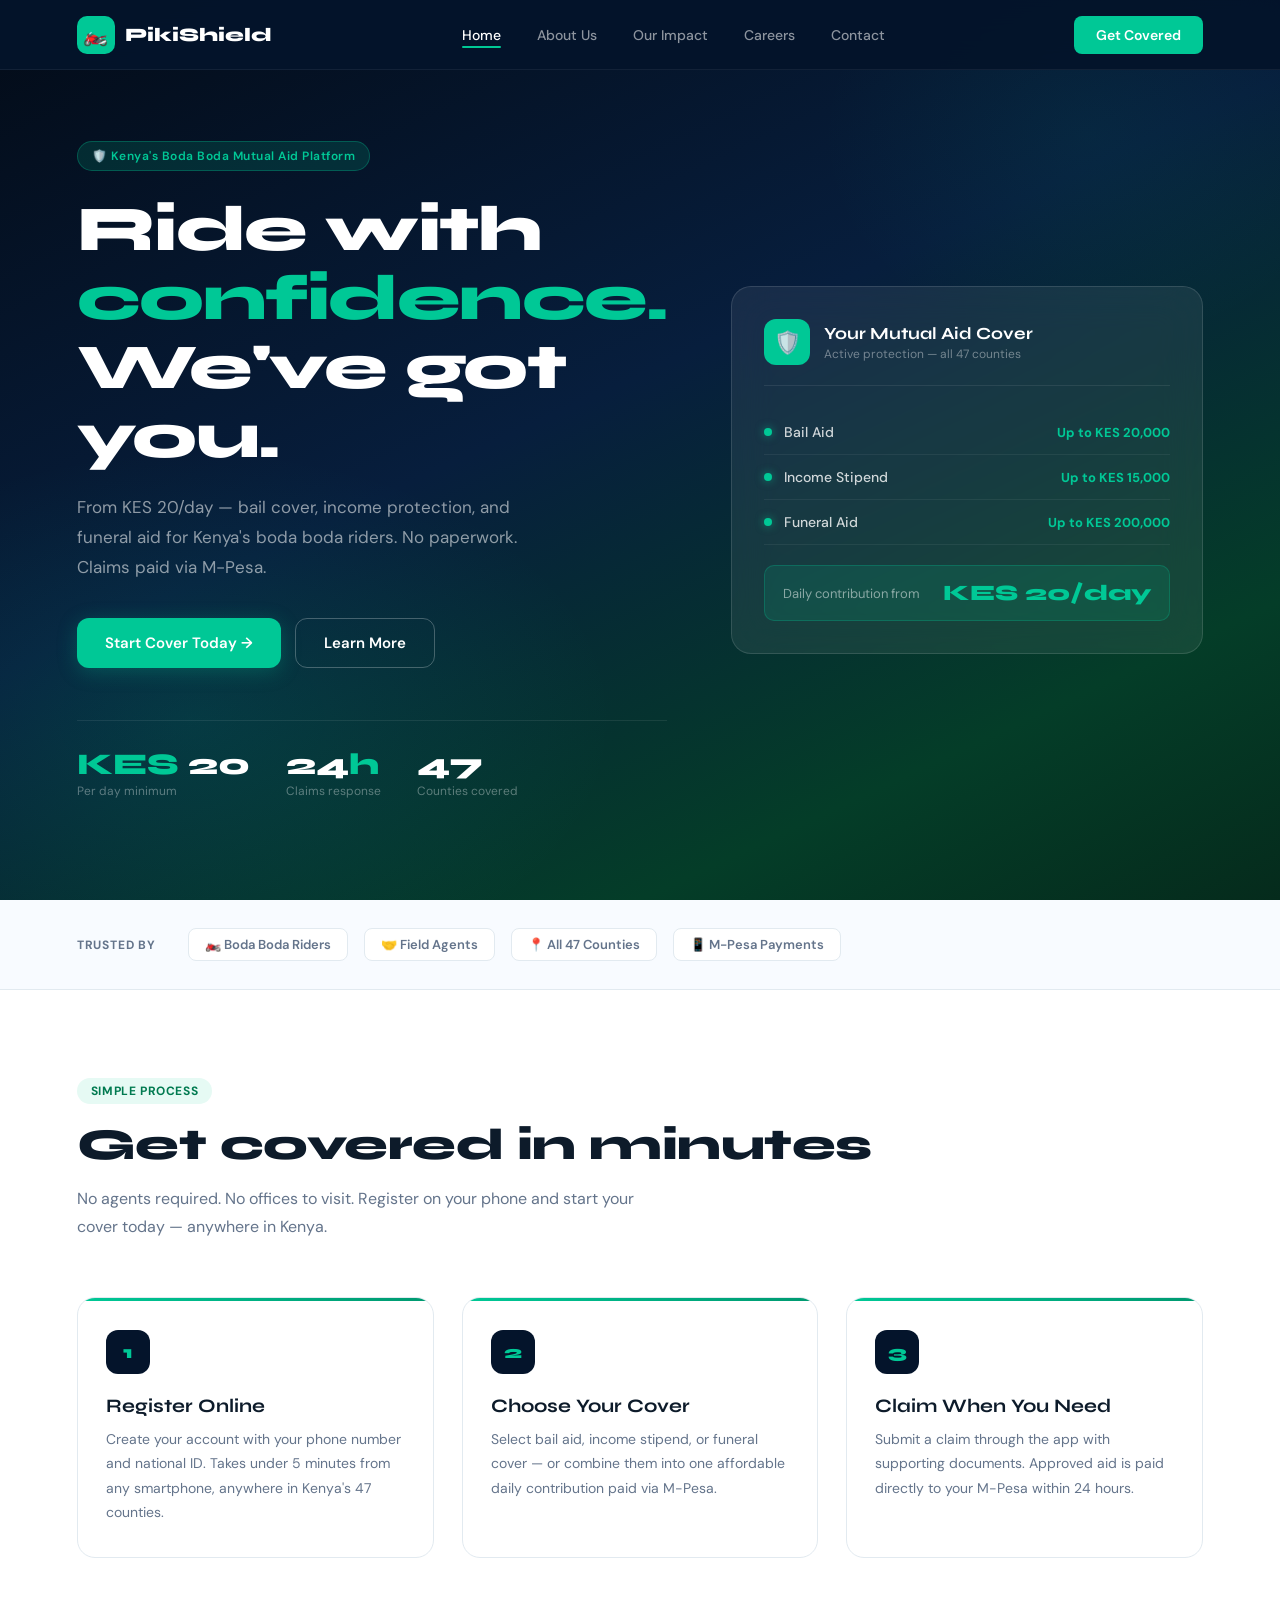
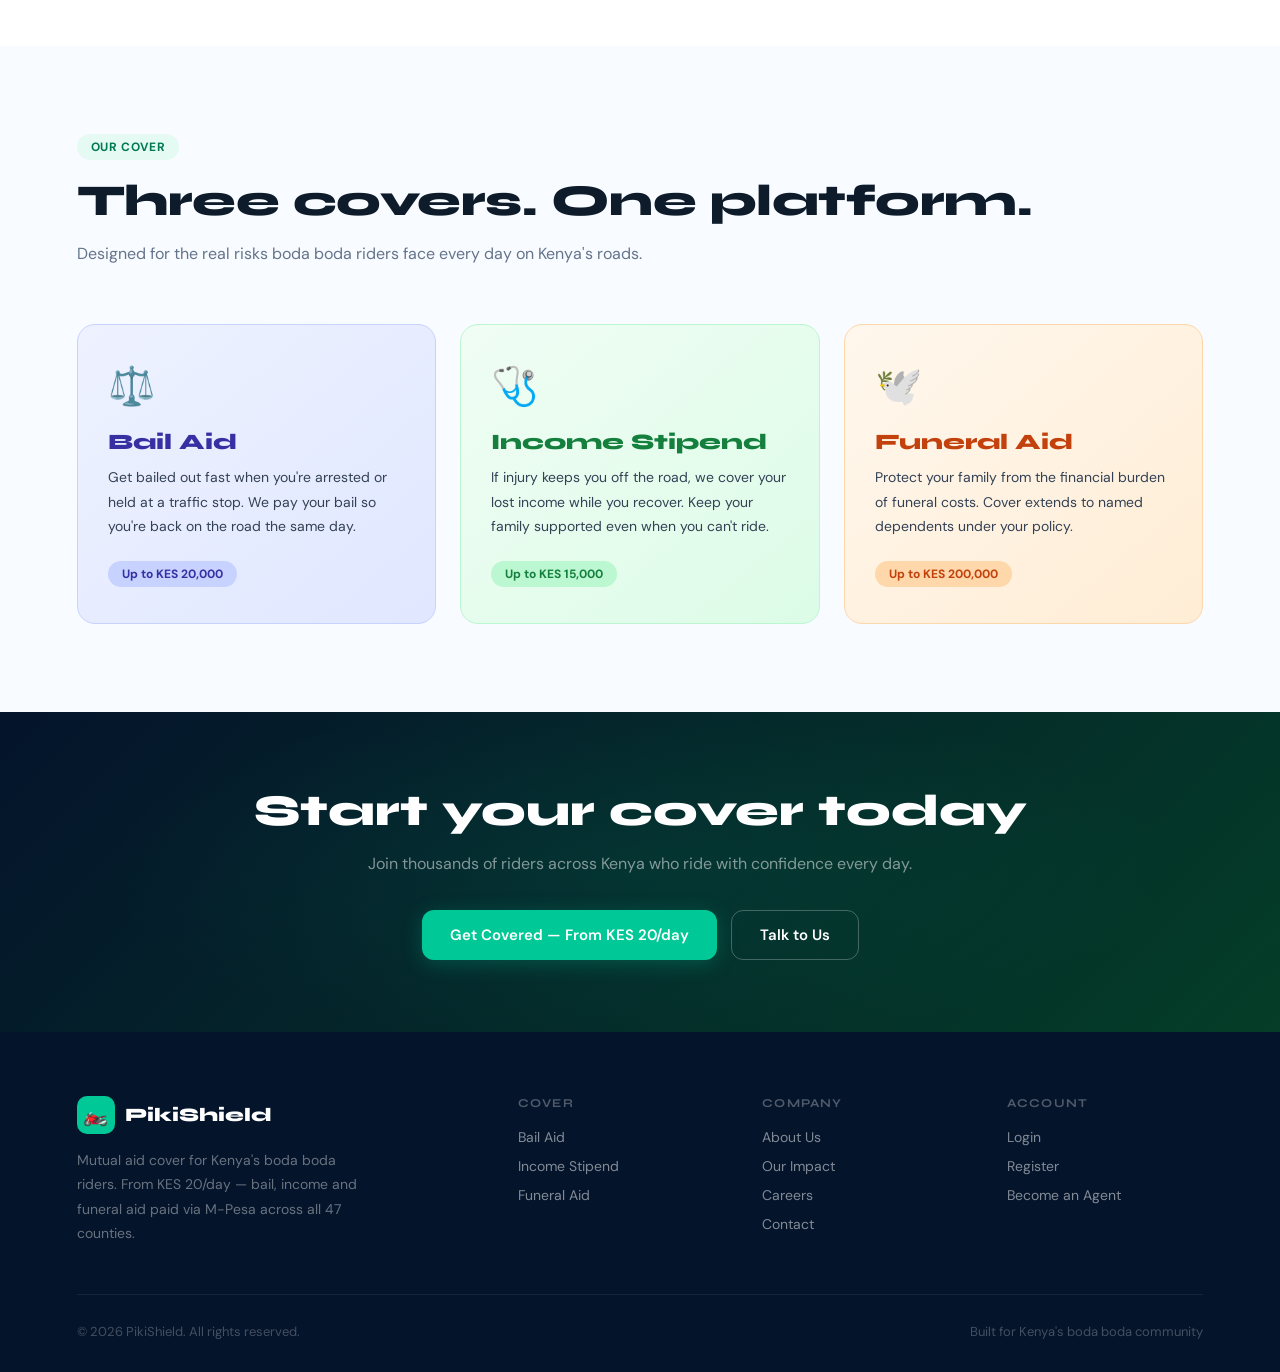
==== index.html @ 439491b2 "initial pikishield website" ====
<!DOCTYPE html>
<html lang="en">
<head>
<meta charset="UTF-8"/>
<meta name="viewport" content="width=device-width, initial-scale=1.0"/>
<title>PikiShield — Mutual Aid Cover for Boda Boda Riders</title>
<meta name="description" content="PikiShield provides mutual aid cover for Kenya's boda boda riders. Bail, income and funeral protection from KES 20/day. Claims paid via M-Pesa."/>
<link rel="stylesheet" href="style.css"/>
<style>
/* ── HERO ── */
.hero {
  min-height: 100vh;
  background: linear-gradient(155deg, #030B17 0%, #071E3D 45%, #043D28 80%, #052B1C 100%);
  display: flex; align-items: center;
  padding: 120px 6% 80px;
  position: relative; overflow: hidden;
}
.hero::before {
  content: ''; position: absolute; inset: 0; pointer-events: none;
  background:
    radial-gradient(ellipse 55% 50% at 15% 80%, rgba(0,200,150,.12) 0%, transparent 60%),
    radial-gradient(ellipse 35% 40% at 85% 15%, rgba(0,200,150,.06) 0%, transparent 60%);
}
.hero-inner { max-width: 1180px; margin: 0 auto; width: 100%; display: grid; grid-template-columns: 1fr 1fr; gap: 64px; align-items: center; position: relative; }
.hero-badge { display: inline-flex; align-items: center; gap: 8px; background: rgba(0,200,150,.15); border: 1px solid rgba(0,200,150,.3); color: var(--green); padding: 6px 14px; border-radius: 20px; font-size: 12px; font-weight: 600; letter-spacing: 0.5px; margin-bottom: 24px; }
.hero h1 { font-size: clamp(38px, 5.5vw, 64px); font-weight: 800; color: white; line-height: 1.08; margin-bottom: 22px; letter-spacing: -1.5px; }
.hero h1 span { color: var(--green); }
.hero-sub { font-size: 17px; color: rgba(255,255,255,.55); line-height: 1.75; margin-bottom: 36px; max-width: 460px; }
.hero-actions { display: flex; gap: 14px; flex-wrap: wrap; margin-bottom: 52px; }
.hero-stats { display: flex; gap: 36px; padding-top: 28px; border-top: 1px solid rgba(255,255,255,.08); }
.hero-stat-val { font-family: 'Syne', sans-serif; font-size: 30px; font-weight: 800; color: white; line-height: 1; }
.hero-stat-val span { color: var(--green); }
.hero-stat-label { font-size: 12px; color: rgba(255,255,255,.35); margin-top: 4px; }

/* Hero card */
.hero-card { background: rgba(255,255,255,.07); border: 1px solid rgba(255,255,255,.12); backdrop-filter: blur(20px); border-radius: 20px; padding: 32px; }
.hero-card-top { display: flex; align-items: center; gap: 14px; margin-bottom: 24px; padding-bottom: 20px; border-bottom: 1px solid rgba(255,255,255,.08); }
.hero-card-icon { width: 46px; height: 46px; background: var(--green); border-radius: 12px; display: flex; align-items: center; justify-content: center; font-size: 22px; }
.hero-card-title { font-family: 'Syne', sans-serif; font-size: 17px; font-weight: 700; color: white; }
.hero-card-sub { font-size: 12px; color: rgba(255,255,255,.4); margin-top: 2px; }
.cover-row { display: flex; align-items: center; gap: 12px; padding: 13px 0; border-bottom: 1px solid rgba(255,255,255,.06); }
.cover-row:last-of-type { border-bottom: none; }
.cover-dot { width: 8px; height: 8px; border-radius: 50%; background: var(--green); flex-shrink: 0; box-shadow: 0 0 8px rgba(0,200,150,.6); }
.cover-name { flex: 1; font-size: 14px; color: rgba(255,255,255,.8); font-weight: 500; }
.cover-limit { font-size: 13px; color: var(--green); font-weight: 700; }
.hero-price { margin-top: 20px; background: rgba(0,200,150,.12); border: 1px solid rgba(0,200,150,.25); border-radius: 10px; padding: 14px 18px; display: flex; justify-content: space-between; align-items: center; }
.hero-price-label { font-size: 13px; color: rgba(255,255,255,.5); }
.hero-price-val { font-family: 'Syne', sans-serif; font-size: 22px; font-weight: 800; color: var(--green); }

/* ── PARTNERS / TRUST BAR ── */
.trust-bar { background: var(--bg); padding: 28px 6%; border-bottom: 1px solid var(--border); }
.trust-bar-inner { max-width: 1180px; margin: 0 auto; display: flex; align-items: center; gap: 32px; flex-wrap: wrap; }
.trust-label { font-size: 12px; font-weight: 700; color: var(--muted); text-transform: uppercase; letter-spacing: 0.8px; white-space: nowrap; }
.trust-badges { display: flex; gap: 16px; flex-wrap: wrap; }
.trust-badge { background: white; border: 1.5px solid var(--border); border-radius: 8px; padding: 7px 16px; font-size: 13px; font-weight: 600; color: var(--muted); }

/* ── HOW IT WORKS ── */
.how-grid { display: grid; grid-template-columns: repeat(3, 1fr); gap: 28px; margin-top: 56px; }
.how-card { background: white; border: 1.5px solid var(--border); border-radius: var(--r-lg); padding: 32px 28px; transition: all .25s; position: relative; overflow: hidden; }
.how-card::before { content: ''; position: absolute; top: 0; left: 0; right: 0; height: 3px; background: linear-gradient(90deg, var(--green), var(--green-dark)); border-radius: var(--r-lg) var(--r-lg) 0 0; }
.how-card:hover { box-shadow: 0 8px 32px rgba(0,0,0,.07); transform: translateY(-3px); }
.how-num { width: 44px; height: 44px; background: var(--navy); color: var(--green); border-radius: 12px; display: flex; align-items: center; justify-content: center; font-family: 'Syne', sans-serif; font-weight: 800; font-size: 18px; margin-bottom: 20px; }
.how-card h3 { font-size: 19px; font-weight: 700; margin-bottom: 10px; }
.how-card p { font-size: 14px; color: var(--muted); line-height: 1.75; }

/* ── COVER TYPES ── */
.covers-section { background: var(--bg); }
.covers-grid { display: grid; grid-template-columns: repeat(3, 1fr); gap: 24px; margin-top: 56px; }
.cover-card { border-radius: var(--r-lg); padding: 36px 30px; transition: transform .25s, box-shadow .25s; }
.cover-card:hover { transform: translateY(-4px); box-shadow: 0 12px 40px rgba(0,0,0,.1); }
.cover-card.bail { background: linear-gradient(140deg, #EEF2FF 0%, #E0E7FF 100%); border: 1.5px solid #C7D2FE; }
.cover-card.income { background: linear-gradient(140deg, #F0FDF4 0%, #DCFCE7 100%); border: 1.5px solid #BBF7D0; }
.cover-card.funeral { background: linear-gradient(140deg, #FFF7ED 0%, #FFEDD5 100%); border: 1.5px solid #FED7AA; }
.cover-icon { font-size: 38px; margin-bottom: 18px; }
.cover-card h3 { font-size: 22px; font-weight: 800; margin-bottom: 10px; }
.bail h3 { color: #3730A3; }
.income h3 { color: #15803D; }
.funeral h3 { color: #C2410C; }
.cover-card p { font-size: 14px; line-height: 1.75; color: #334155; margin-bottom: 22px; }
.cover-pill { display: inline-block; font-size: 12px; font-weight: 700; padding: 5px 14px; border-radius: 20px; }
.bail .cover-pill { background: #C7D2FE; color: #3730A3; }
.income .cover-pill { background: #BBF7D0; color: #15803D; }
.funeral .cover-pill { background: #FED7AA; color: #C2410C; }

/* ── CTA BAND ── */
.cta-band { background: linear-gradient(135deg, var(--navy) 0%, #043D28 100%); padding: 72px 6%; text-align: center; position: relative; overflow: hidden; }
.cta-band::before { content: ''; position: absolute; inset: 0; background: radial-gradient(ellipse 60% 80% at 50% 50%, rgba(0,200,150,.08) 0%, transparent 70%); }
.cta-band h2 { font-size: clamp(28px, 4vw, 44px); font-weight: 800; color: white; margin-bottom: 16px; position: relative; }
.cta-band p { font-size: 16px; color: rgba(255,255,255,.5); margin-bottom: 36px; position: relative; }
.cta-actions { display: flex; gap: 14px; justify-content: center; flex-wrap: wrap; position: relative; }

@media (max-width: 960px) {
  .hero-inner { grid-template-columns: 1fr; gap: 40px; }
  .hero-card { display: none; }
  .how-grid, .covers-grid { grid-template-columns: 1fr; }
  .hero-stats { gap: 24px; }
}
@media (max-width: 600px) {
  .hero { padding: 100px 5% 60px; }
  .hero-actions { flex-direction: column; }
  .hero-stats { flex-wrap: wrap; gap: 20px; }
}
</style>
</head>
<body>

<nav>
  <a href="index.html" class="nav-logo">
    <div class="nav-logo-icon">🏍️</div>
    <span class="nav-logo-text">PikiShield</span>
  </a>
  <div class="nav-links">
    <a href="index.html" class="active">Home</a>
    <a href="about.html">About Us</a>
    <a href="impact.html">Our Impact</a>
    <a href="careers.html">Careers</a>
    <a href="contact.html">Contact</a>
  </div>
  <a href="https://pikishield-eta.vercel.app" class="nav-cta" target="_blank">Get Covered</a>
  <button class="hamburger" onclick="toggleMenu()">☰</button>
</nav>
<div class="mobile-menu" id="mobileMenu">
  <a href="index.html">Home</a>
  <a href="about.html">About Us</a>
  <a href="impact.html">Our Impact</a>
  <a href="careers.html">Careers</a>
  <a href="contact.html">Contact</a>
  <a href="https://pikishield-eta.vercel.app" target="_blank" style="color:var(--green);font-weight:700;">Get Covered →</a>
</div>

<!-- HERO -->
<section class="hero">
  <div class="hero-inner">
    <div>
      <div class="hero-badge">🛡️ Kenya's Boda Boda Mutual Aid Platform</div>
      <h1>Ride with<br/><span>confidence.</span><br/>We've got you.</h1>
      <p class="hero-sub">From KES 20/day — bail cover, income protection, and funeral aid for Kenya's boda boda riders. No paperwork. Claims paid via M-Pesa.</p>
      <div class="hero-actions">
        <a href="https://pikishield-eta.vercel.app/register" class="btn-primary" target="_blank">Start Cover Today →</a>
        <a href="about.html" class="btn-outline">Learn More</a>
      </div>
      <div class="hero-stats">
        <div>
          <div class="hero-stat-val"><span>KES</span> 20</div>
          <div class="hero-stat-label">Per day minimum</div>
        </div>
        <div>
          <div class="hero-stat-val">24<span>h</span></div>
          <div class="hero-stat-label">Claims response</div>
        </div>
        <div>
          <div class="hero-stat-val">47</div>
          <div class="hero-stat-label">Counties covered</div>
        </div>
      </div>
    </div>
    <div>
      <div class="hero-card">
        <div class="hero-card-top">
          <div class="hero-card-icon">🛡️</div>
          <div>
            <div class="hero-card-title">Your Mutual Aid Cover</div>
            <div class="hero-card-sub">Active protection — all 47 counties</div>
          </div>
        </div>
        <div class="cover-row">
          <div class="cover-dot"></div>
          <span class="cover-name">Bail Aid</span>
          <span class="cover-limit">Up to KES 20,000</span>
        </div>
        <div class="cover-row">
          <div class="cover-dot"></div>
          <span class="cover-name">Income Stipend</span>
          <span class="cover-limit">Up to KES 15,000</span>
        </div>
        <div class="cover-row">
          <div class="cover-dot"></div>
          <span class="cover-name">Funeral Aid</span>
          <span class="cover-limit">Up to KES 200,000</span>
        </div>
        <div class="hero-price">
          <span class="hero-price-label">Daily contribution from</span>
          <span class="hero-price-val">KES 20/day</span>
        </div>
      </div>
    </div>
  </div>
</section>

<!-- TRUST BAR -->
<div class="trust-bar">
  <div class="trust-bar-inner">
    <span class="trust-label">Trusted by</span>
    <div class="trust-badges">
      <span class="trust-badge">🏍️ Boda Boda Riders</span>
      <span class="trust-badge">🤝 Field Agents</span>
      <span class="trust-badge">📍 All 47 Counties</span>
      <span class="trust-badge">📱 M-Pesa Payments</span>
    </div>
  </div>
</div>

<!-- HOW IT WORKS -->
<section class="section">
  <div class="section-inner">
    <div class="section-badge">Simple Process</div>
    <h2 class="section-title">Get covered in minutes</h2>
    <p class="section-sub">No agents required. No offices to visit. Register on your phone and start your cover today — anywhere in Kenya.</p>
    <div class="how-grid">
      <div class="how-card reveal">
        <div class="how-num">1</div>
        <h3>Register Online</h3>
        <p>Create your account with your phone number and national ID. Takes under 5 minutes from any smartphone, anywhere in Kenya's 47 counties.</p>
      </div>
      <div class="how-card reveal">
        <div class="how-num">2</div>
        <h3>Choose Your Cover</h3>
        <p>Select bail aid, income stipend, or funeral cover — or combine them into one affordable daily contribution paid via M-Pesa.</p>
      </div>
      <div class="how-card reveal">
        <div class="how-num">3</div>
        <h3>Claim When You Need</h3>
        <p>Submit a claim through the app with supporting documents. Approved aid is paid directly to your M-Pesa within 24 hours.</p>
      </div>
    </div>
  </div>
</section>

<!-- COVER TYPES -->
<section class="section covers-section">
  <div class="section-inner">
    <div class="section-badge">Our Cover</div>
    <h2 class="section-title">Three covers. One platform.</h2>
    <p class="section-sub">Designed for the real risks boda boda riders face every day on Kenya's roads.</p>
    <div class="covers-grid">
      <div class="cover-card bail reveal">
        <div class="cover-icon">⚖️</div>
        <h3>Bail Aid</h3>
        <p>Get bailed out fast when you're arrested or held at a traffic stop. We pay your bail so you're back on the road the same day.</p>
        <span class="cover-pill">Up to KES 20,000</span>
      </div>
      <div class="cover-card income reveal">
        <div class="cover-icon">🩺</div>
        <h3>Income Stipend</h3>
        <p>If injury keeps you off the road, we cover your lost income while you recover. Keep your family supported even when you can't ride.</p>
        <span class="cover-pill">Up to KES 15,000</span>
      </div>
      <div class="cover-card funeral reveal">
        <div class="cover-icon">🕊️</div>
        <h3>Funeral Aid</h3>
        <p>Protect your family from the financial burden of funeral costs. Cover extends to named dependents under your policy.</p>
        <span class="cover-pill">Up to KES 200,000</span>
      </div>
    </div>
  </div>
</section>

<!-- CTA BAND -->
<section class="cta-band">
  <h2>Start your cover today</h2>
  <p>Join thousands of riders across Kenya who ride with confidence every day.</p>
  <div class="cta-actions">
    <a href="https://pikishield-eta.vercel.app/register" class="btn-primary" target="_blank">Get Covered — From KES 20/day</a>
    <a href="contact.html" class="btn-outline">Talk to Us</a>
  </div>
</section>

<!-- FOOTER -->
<footer>
  <div class="footer-inner">
    <div class="footer-grid">
      <div>
        <a href="index.html" class="nav-logo">
          <div class="nav-logo-icon">🏍️</div>
          <span class="nav-logo-text">PikiShield</span>
        </a>
        <p class="footer-brand-desc">Mutual aid cover for Kenya's boda boda riders. From KES 20/day — bail, income and funeral aid paid via M-Pesa across all 47 counties.</p>
      </div>
      <div class="footer-col">
        <h4>Cover</h4>
        <a href="index.html#cover">Bail Aid</a>
        <a href="index.html#cover">Income Stipend</a>
        <a href="index.html#cover">Funeral Aid</a>
      </div>
      <div class="footer-col">
        <h4>Company</h4>
        <a href="about.html">About Us</a>
        <a href="impact.html">Our Impact</a>
        <a href="careers.html">Careers</a>
        <a href="contact.html">Contact</a>
      </div>
      <div class="footer-col">
        <h4>Account</h4>
        <a href="https://pikishield-eta.vercel.app" target="_blank">Login</a>
        <a href="https://pikishield-eta.vercel.app/register" target="_blank">Register</a>
        <a href="contact.html">Become an Agent</a>
      </div>
    </div>
    <div class="footer-bottom">
      <p>© 2026 PikiShield. All rights reserved.</p>
      <p>Built for Kenya's boda boda community</p>
    </div>
  </div>
</footer>

<script>
function toggleMenu() {
  document.getElementById('mobileMenu').classList.toggle('open');
}
// Reveal on scroll
const observer = new IntersectionObserver(entries => {
  entries.forEach(e => { if (e.isIntersecting) e.target.classList.add('visible'); });
}, { threshold: 0.12 });
document.querySelectorAll('.reveal').forEach(el => observer.observe(el));
</script>
</body>
</html>
---- style.css ----
@import url('https://fonts.googleapis.com/css2?family=Syne:wght@400;600;700;800&family=DM+Sans:ital,wght@0,300;0,400;0,500;0,600;1,400&display=swap');

:root {
  --green: #00C896;
  --green-dark: #009970;
  --green-deep: #007A50;
  --green-light: #E6FAF4;
  --navy: #04142B;
  --navy-2: #071E3D;
  --text: #0D1B2A;
  --muted: #64748B;
  --border: #E2EAF0;
  --bg: #F8FBFF;
  --white: #FFFFFF;
  --amber: #F59E0B;
  --r: 12px;
  --r-lg: 18px;
}

*, *::before, *::after { box-sizing: border-box; margin: 0; padding: 0; }
html { scroll-behavior: smooth; }
body { font-family: 'DM Sans', sans-serif; color: var(--text); background: var(--white); overflow-x: hidden; -webkit-font-smoothing: antialiased; }
h1, h2, h3, h4 { font-family: 'Syne', sans-serif; }
img { max-width: 100%; }
a { text-decoration: none; }

/* ── NAV ── */
nav {
  position: fixed; top: 0; left: 0; right: 0; z-index: 1000;
  display: flex; align-items: center; justify-content: space-between;
  padding: 0 6%; height: 70px;
  background: rgba(4,20,43,0.97);
  backdrop-filter: blur(16px);
  border-bottom: 1px solid rgba(255,255,255,0.06);
  transition: all .3s;
}
.nav-logo { display: flex; align-items: center; gap: 10px; }
.nav-logo-icon { width: 38px; height: 38px; border-radius: 10px; background: var(--green); display: flex; align-items: center; justify-content: center; font-size: 20px; }
.nav-logo-text { font-family: 'Syne', sans-serif; font-weight: 800; font-size: 19px; color: white; }
.nav-links { display: flex; align-items: center; gap: 36px; }
.nav-links a { color: rgba(255,255,255,0.55); font-size: 14px; font-weight: 500; transition: color .2s; position: relative; }
.nav-links a:hover, .nav-links a.active { color: white; }
.nav-links a.active::after { content: ''; position: absolute; bottom: -4px; left: 0; right: 0; height: 2px; background: var(--green); border-radius: 2px; }
.nav-cta { background: var(--green); color: white; border: none; padding: 10px 22px; border-radius: 8px; font-size: 14px; font-weight: 600; cursor: pointer; transition: background .2s; }
.nav-cta:hover { background: var(--green-dark); }
.hamburger { display: none; background: none; border: none; cursor: pointer; color: white; font-size: 24px; padding: 4px; }
.mobile-menu { display: none; position: fixed; top: 70px; left: 0; right: 0; background: rgba(4,20,43,0.99); padding: 20px 6%; border-bottom: 1px solid rgba(255,255,255,.08); z-index: 999; }
.mobile-menu.open { display: flex; flex-direction: column; gap: 18px; }
.mobile-menu a { color: rgba(255,255,255,.7); font-size: 16px; font-weight: 500; padding: 8px 0; border-bottom: 1px solid rgba(255,255,255,.07); }

/* ── BUTTONS ── */
.btn-primary { display: inline-flex; align-items: center; gap: 8px; background: var(--green); color: white; border: none; padding: 14px 28px; border-radius: var(--r); font-size: 15px; font-weight: 600; cursor: pointer; transition: all .2s; box-shadow: 0 4px 20px rgba(0,200,150,.25); font-family: 'DM Sans', sans-serif; }
.btn-primary:hover { background: var(--green-dark); transform: translateY(-1px); box-shadow: 0 8px 28px rgba(0,200,150,.35); }
.btn-outline { display: inline-flex; align-items: center; gap: 8px; background: transparent; color: white; border: 1.5px solid rgba(255,255,255,.25); padding: 14px 28px; border-radius: var(--r); font-size: 15px; font-weight: 600; cursor: pointer; transition: all .2s; font-family: 'DM Sans', sans-serif; }
.btn-outline:hover { border-color: white; background: rgba(255,255,255,.06); }
.btn-dark { display: inline-flex; align-items: center; gap: 8px; background: var(--navy); color: white; border: none; padding: 14px 28px; border-radius: var(--r); font-size: 15px; font-weight: 600; cursor: pointer; transition: all .2s; font-family: 'DM Sans', sans-serif; }
.btn-dark:hover { background: var(--navy-2); }

/* ── SECTION HELPERS ── */
.section { padding: 88px 6%; }
.section-inner { max-width: 1180px; margin: 0 auto; }
.section-badge { display: inline-block; background: var(--green-light); color: var(--green-deep); padding: 5px 14px; border-radius: 20px; font-size: 12px; font-weight: 700; letter-spacing: 0.6px; margin-bottom: 16px; text-transform: uppercase; }
.section-badge.light { background: rgba(0,200,150,.15); color: var(--green); }
.section-title { font-size: clamp(28px, 4vw, 44px); font-weight: 800; color: var(--text); margin-bottom: 14px; letter-spacing: -0.5px; line-height: 1.15; }
.section-title.white { color: white; }
.section-sub { font-size: 16px; color: var(--muted); line-height: 1.75; max-width: 580px; }
.section-sub.white { color: rgba(255,255,255,.55); }
.text-center { text-align: center; }
.text-center .section-sub { margin: 0 auto; }

/* ── DARK SECTION ── */
.dark-section { background: var(--navy); }

/* ── FOOTER ── */
footer { background: var(--navy); padding: 64px 6% 32px; }
.footer-inner { max-width: 1180px; margin: 0 auto; }
.footer-grid { display: grid; grid-template-columns: 2fr 1fr 1fr 1fr; gap: 48px; padding-bottom: 48px; border-bottom: 1px solid rgba(255,255,255,.07); }
.footer-brand-desc { font-size: 14px; color: rgba(255,255,255,.4); line-height: 1.75; margin-top: 14px; max-width: 280px; }
.footer-col h4 { font-family: 'Syne', sans-serif; font-size: 12px; font-weight: 700; color: rgba(255,255,255,.3); text-transform: uppercase; letter-spacing: 1.2px; margin-bottom: 18px; }
.footer-col a { display: block; font-size: 14px; color: rgba(255,255,255,.5); margin-bottom: 11px; transition: color .2s; }
.footer-col a:hover { color: var(--green); }
.footer-bottom { display: flex; justify-content: space-between; align-items: center; padding-top: 28px; }
.footer-bottom p { font-size: 13px; color: rgba(255,255,255,.25); }

/* ── FORMS ── */
.form-group { margin-bottom: 20px; }
.form-group label { display: block; font-size: 13px; font-weight: 600; color: var(--text); margin-bottom: 7px; }
.form-group input, .form-group select, .form-group textarea { width: 100%; padding: 13px 15px; border: 1.5px solid var(--border); border-radius: var(--r); font-size: 14px; font-family: 'DM Sans', sans-serif; color: var(--text); background: white; transition: border-color .2s; outline: none; }
.form-group input:focus, .form-group select:focus, .form-group textarea:focus { border-color: var(--green); box-shadow: 0 0 0 4px rgba(0,200,150,.1); }
.form-group textarea { resize: vertical; min-height: 110px; }
.form-submit { width: 100%; background: var(--green); color: white; border: none; padding: 15px; border-radius: var(--r); font-size: 15px; font-weight: 700; cursor: pointer; font-family: 'DM Sans', sans-serif; transition: background .2s; }
.form-submit:hover { background: var(--green-dark); }

/* ── RESPONSIVE ── */
@media (max-width: 960px) {
  .nav-links, .nav-cta { display: none; }
  .hamburger { display: block; }
  .footer-grid { grid-template-columns: 1fr 1fr; gap: 32px; }
  .section { padding: 64px 5%; }
}
@media (max-width: 600px) {
  .footer-grid { grid-template-columns: 1fr; }
  .footer-bottom { flex-direction: column; gap: 10px; text-align: center; }
  .section { padding: 52px 5%; }
}

/* ── ANIMATIONS ── */
.reveal { opacity: 0; transform: translateY(24px); transition: opacity .6s ease, transform .6s ease; }
.reveal.visible { opacity: 1; transform: translateY(0); }
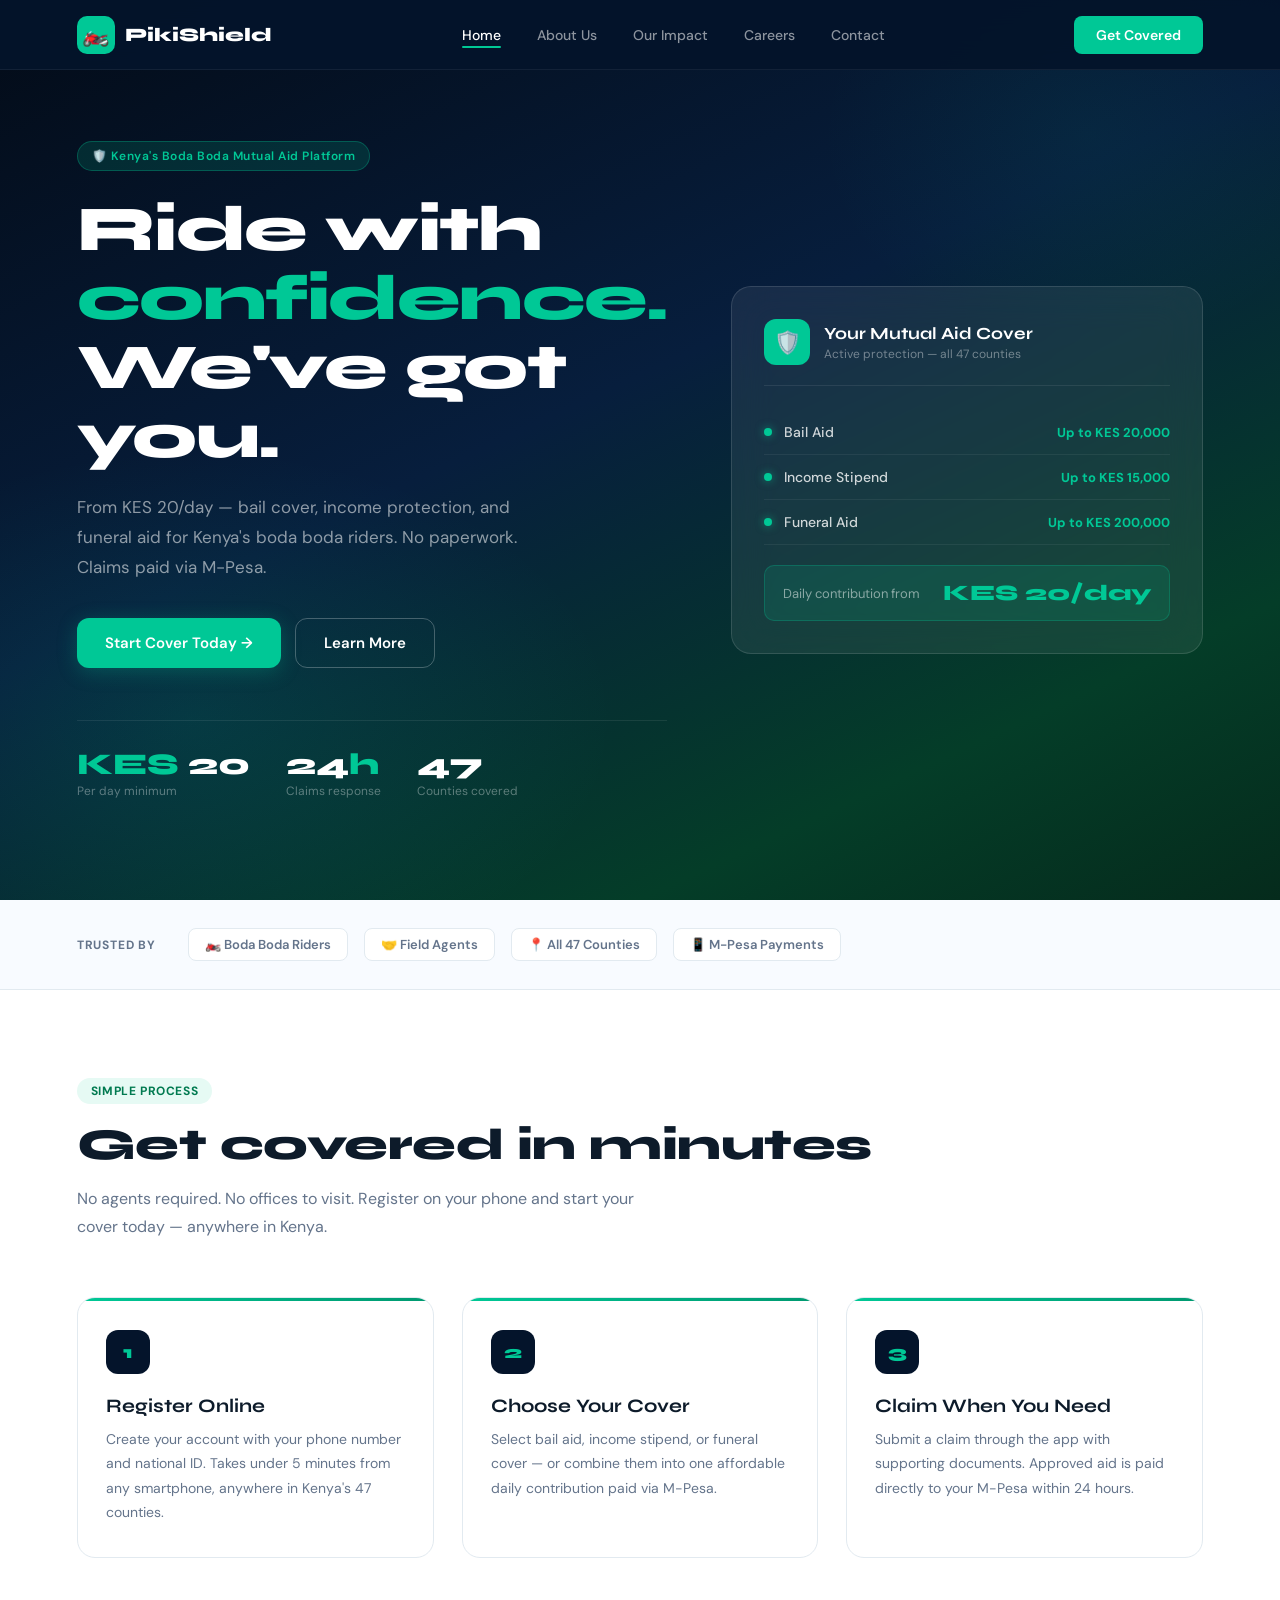
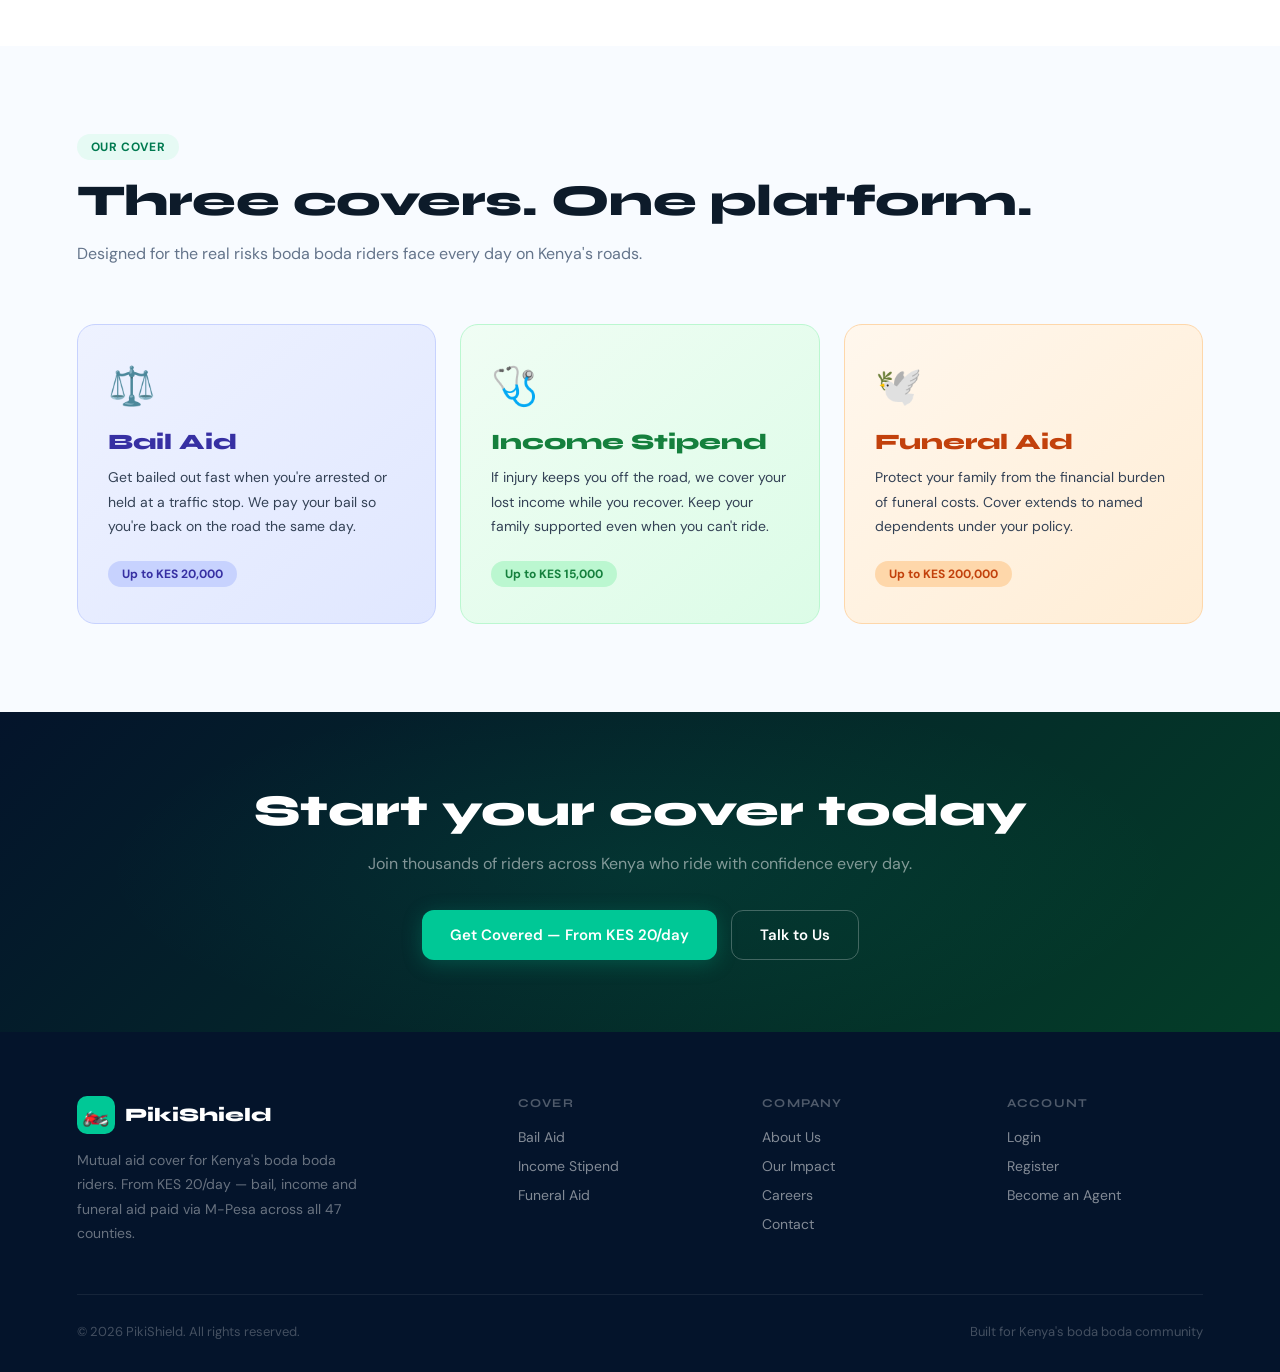
==== commit 6ef86793: "fix logo consistency across all pages" ====
--- a/index.html
+++ b/index.html
@@ -106,7 +106,7 @@
 
 <nav>
   <a href="index.html" class="nav-logo">
-    <div class="nav-logo-icon">🏍️</div>
+    <div class="nav-logo-icon" style="background:var(--green);width:38px;height:38px;border-radius:10px;display:flex;align-items:center;justify-content:center;font-size:22px;">🏍️</div>
     <span class="nav-logo-text">PikiShield</span>
   </a>
   <div class="nav-links">
@@ -271,7 +271,7 @@
     <div class="footer-grid">
       <div>
         <a href="index.html" class="nav-logo">
-          <div class="nav-logo-icon">🏍️</div>
+          <div class="nav-logo-icon" style="background:var(--green);width:38px;height:38px;border-radius:10px;display:flex;align-items:center;justify-content:center;font-size:22px;">🏍️</div>
           <span class="nav-logo-text">PikiShield</span>
         </a>
         <p class="footer-brand-desc">Mutual aid cover for Kenya's boda boda riders. From KES 20/day — bail, income and funeral aid paid via M-Pesa across all 47 counties.</p>
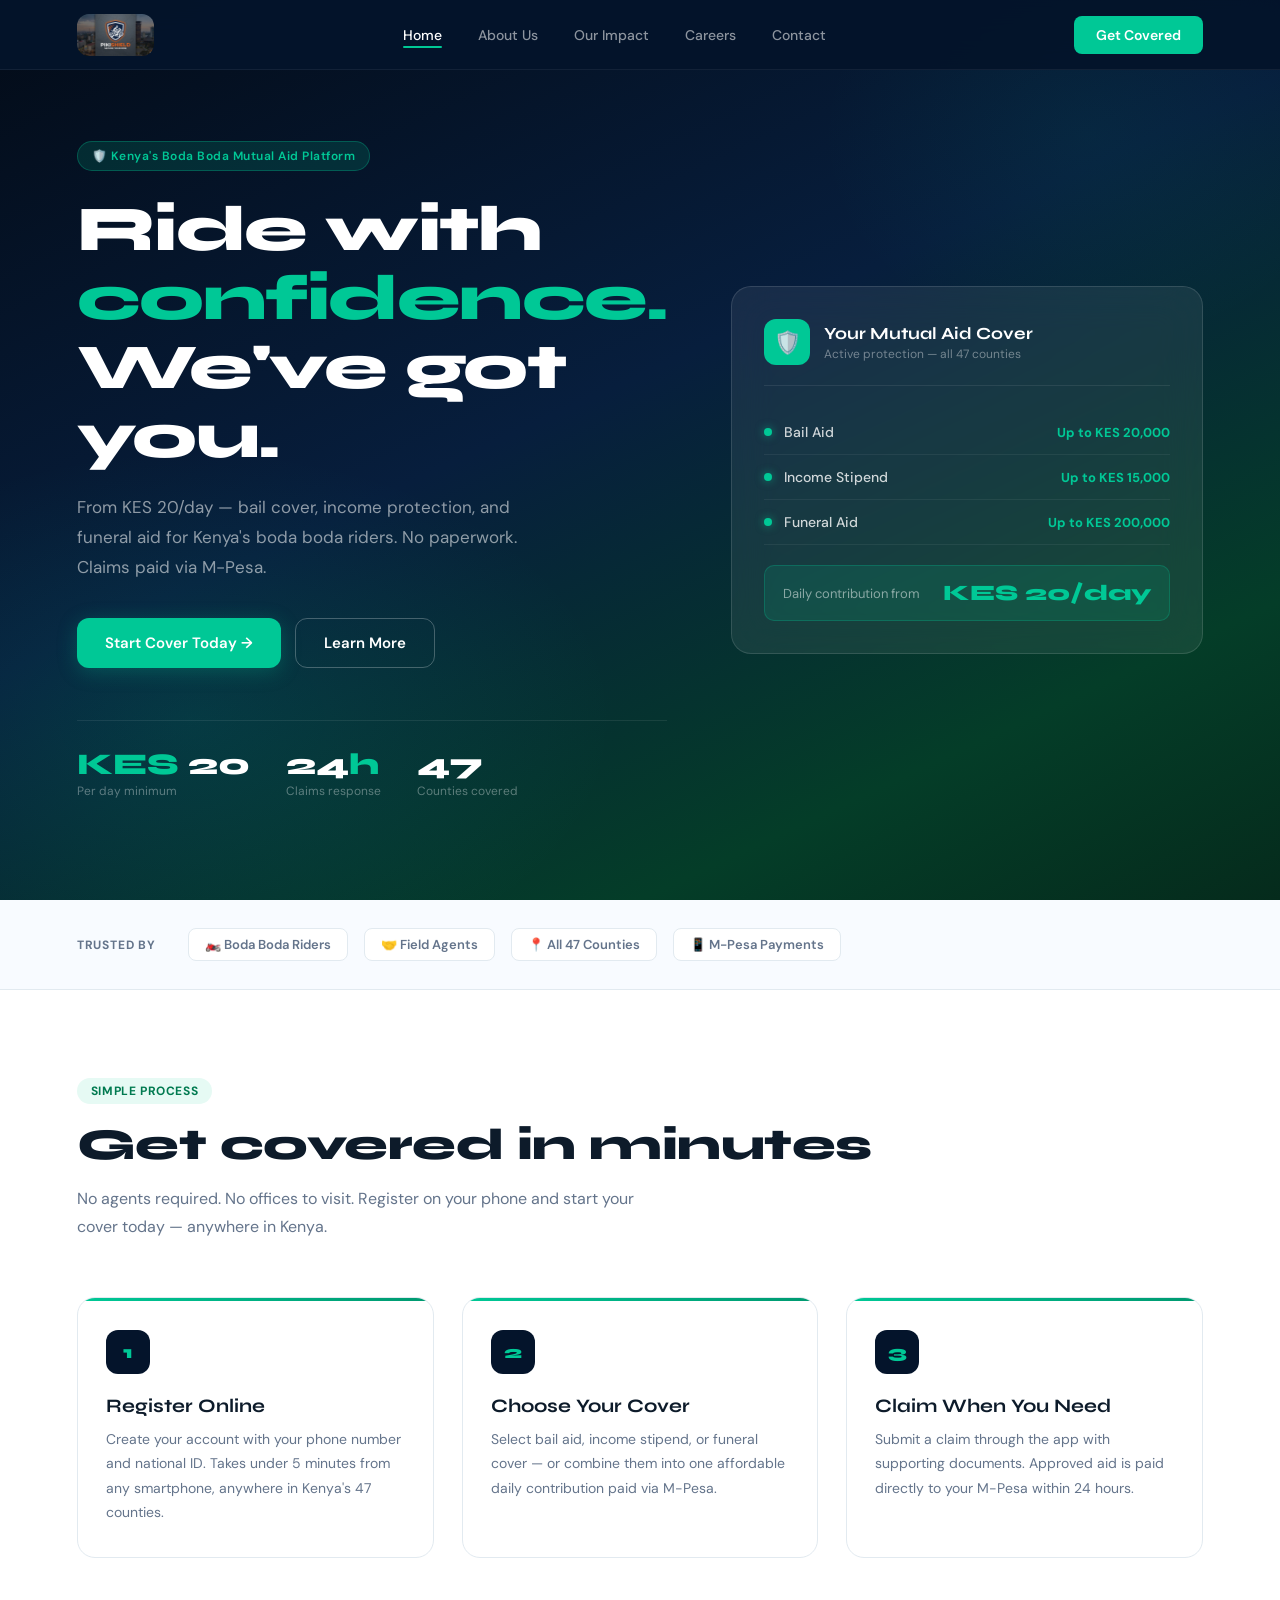
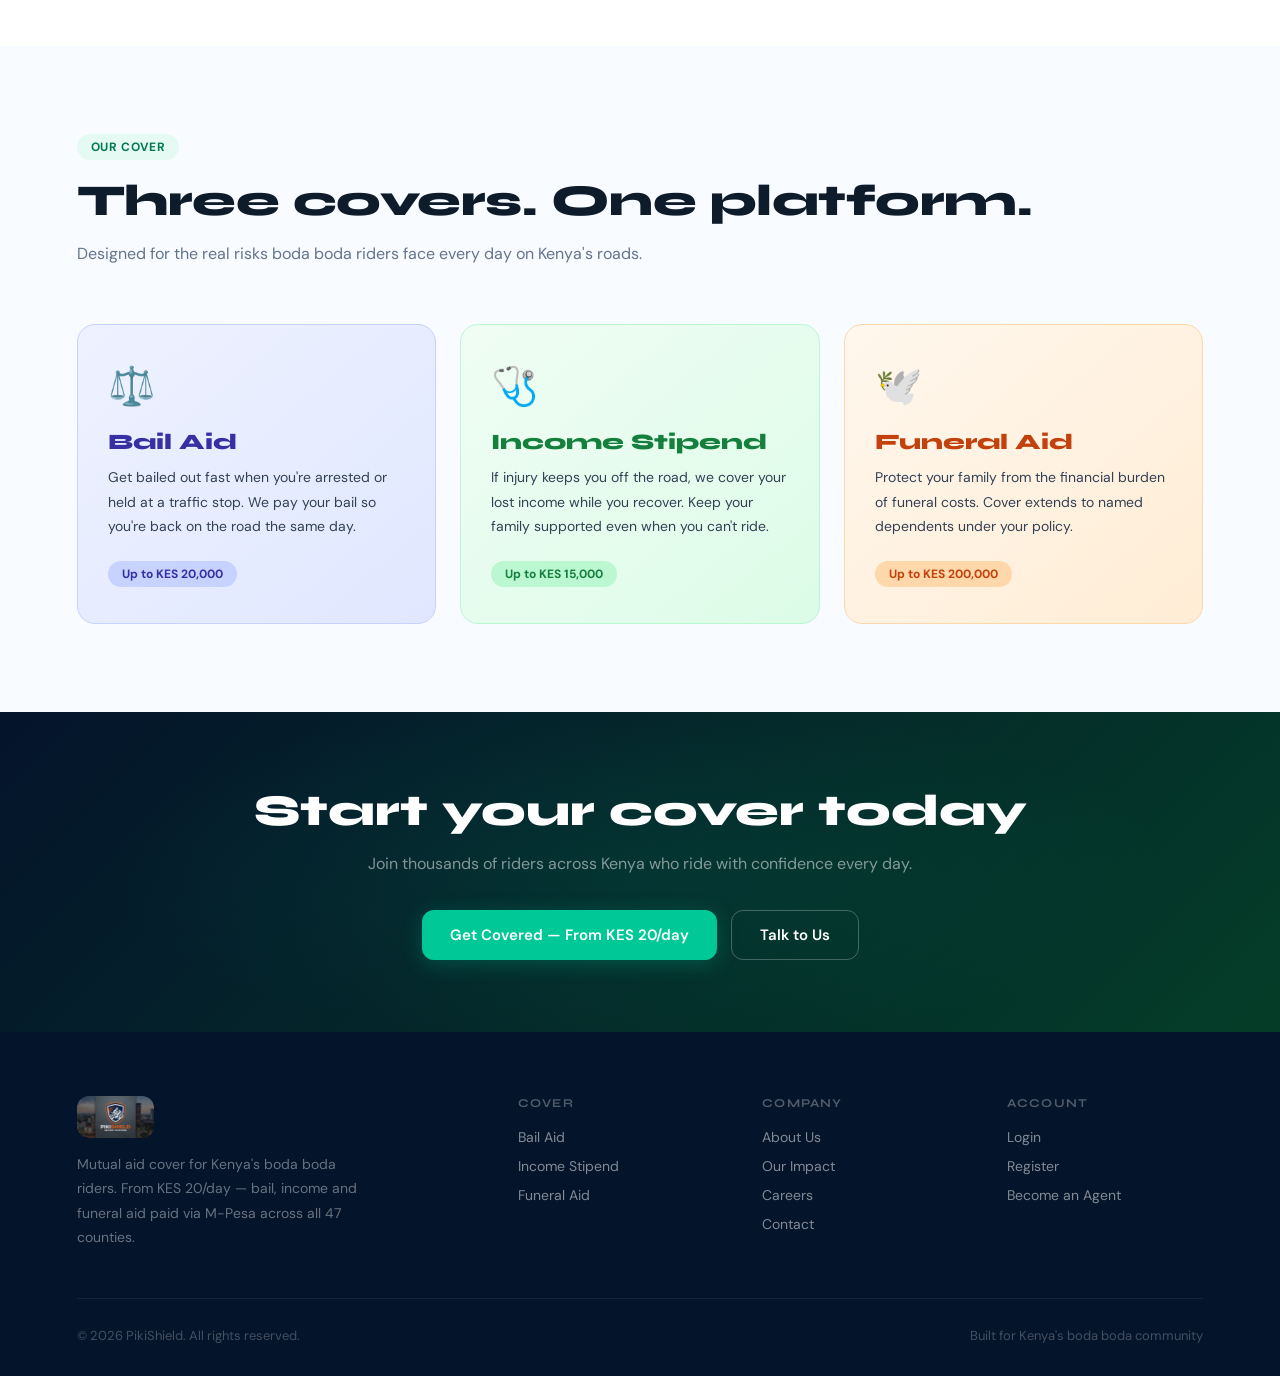
==== commit b1bf0db6: "Embed PikiShield logo in all pages" ====
--- a/index.html
+++ b/index.html
@@ -106,8 +106,7 @@
 
 <nav>
   <a href="index.html" class="nav-logo">
-    <div class="nav-logo-icon" style="background:var(--green);width:38px;height:38px;border-radius:10px;display:flex;align-items:center;justify-content:center;font-size:22px;">🏍️</div>
-    <span class="nav-logo-text">PikiShield</span>
+    <img src="[data-uri]" alt="PikiShield" style="height:42px;width:auto;border-radius:12px;object-fit:contain;display:block;"/>
   </a>
   <div class="nav-links">
     <a href="index.html" class="active">Home</a>
@@ -271,8 +270,7 @@
     <div class="footer-grid">
       <div>
         <a href="index.html" class="nav-logo">
-          <div class="nav-logo-icon" style="background:var(--green);width:38px;height:38px;border-radius:10px;display:flex;align-items:center;justify-content:center;font-size:22px;">🏍️</div>
-          <span class="nav-logo-text">PikiShield</span>
+          <img src="[data-uri]